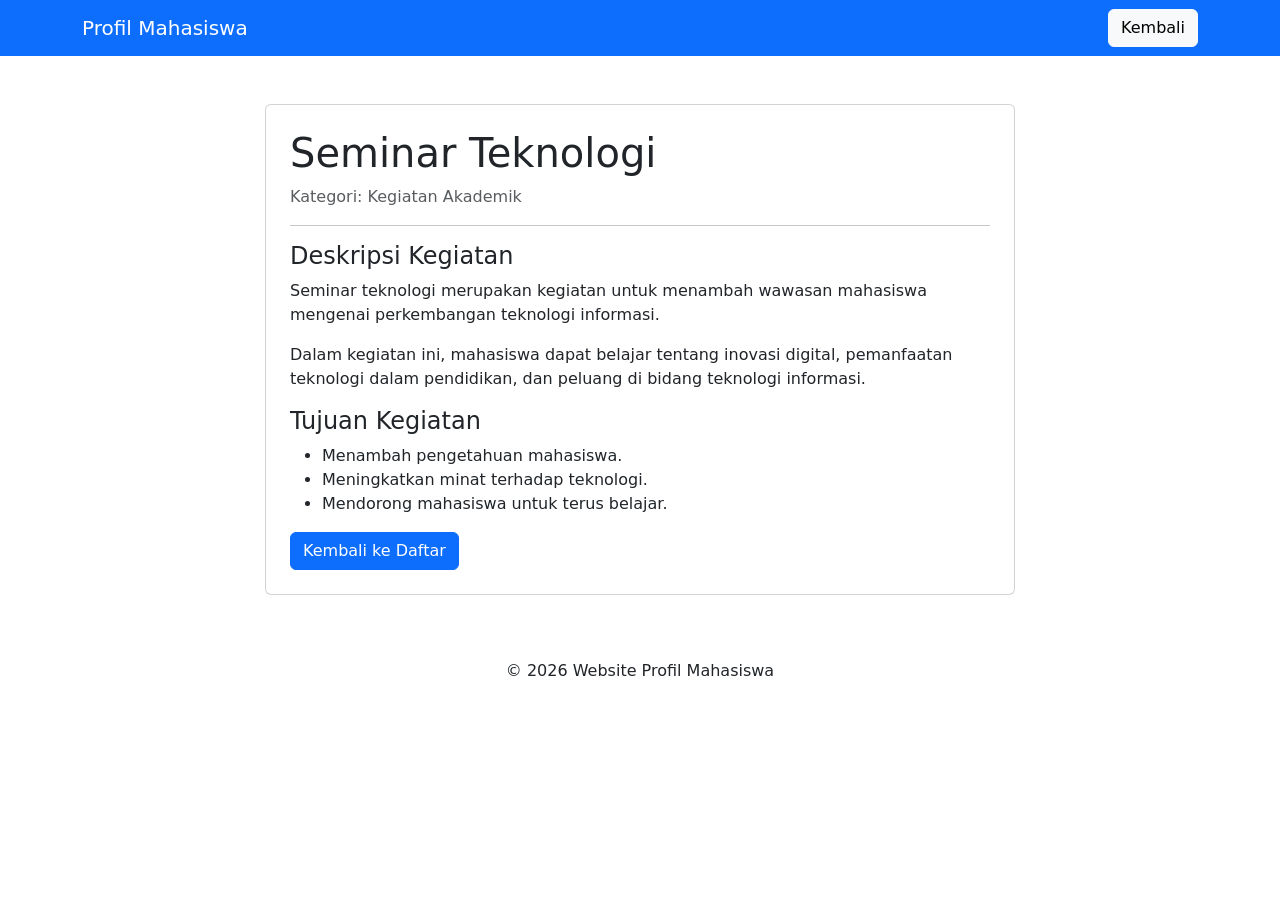
==== detail.html @ 7f075333 "Add files via upload" ====
<!DOCTYPE html>
<html lang="id">
<head>
    <meta charset="UTF-8">
    <meta name="viewport" content="width=device-width, initial-scale=1">
    <title>Detail Kegiatan</title>
    <link href="https://cdn.jsdelivr.net/npm/bootstrap@5.3.3/dist/css/bootstrap.min.css" rel="stylesheet">
    <link rel="stylesheet" href="style.css">
</head>
<body>
<nav class="navbar navbar-dark bg-primary">
    <div class="container">
        <a class="navbar-brand" href="index.html">Profil Mahasiswa</a>
        <a class="btn btn-light" href="daftar.html">Kembali</a>
    </div>
</nav>

<main class="container py-5">
    <article class="card mx-auto" style="max-width: 750px;">
        <div class="card-body p-4">
            <h1>Seminar Teknologi</h1>
            <p class="text-muted">Kategori: Kegiatan Akademik</p>
            <hr>
            <h4>Deskripsi Kegiatan</h4>
            <p>Seminar teknologi merupakan kegiatan untuk menambah wawasan mahasiswa mengenai perkembangan teknologi informasi.</p>
            <p>Dalam kegiatan ini, mahasiswa dapat belajar tentang inovasi digital, pemanfaatan teknologi dalam pendidikan, dan peluang di bidang teknologi informasi.</p>
            <h4>Tujuan Kegiatan</h4>
            <ul>
                <li>Menambah pengetahuan mahasiswa.</li>
                <li>Meningkatkan minat terhadap teknologi.</li>
                <li>Mendorong mahasiswa untuk terus belajar.</li>
            </ul>
            <a href="daftar.html" class="btn btn-primary">Kembali ke Daftar</a>
        </div>
    </article>
</main>

<footer class="text-center p-3">
    <p>&copy; 2026 Website Profil Mahasiswa</p>
</footer>
</body>
</html>
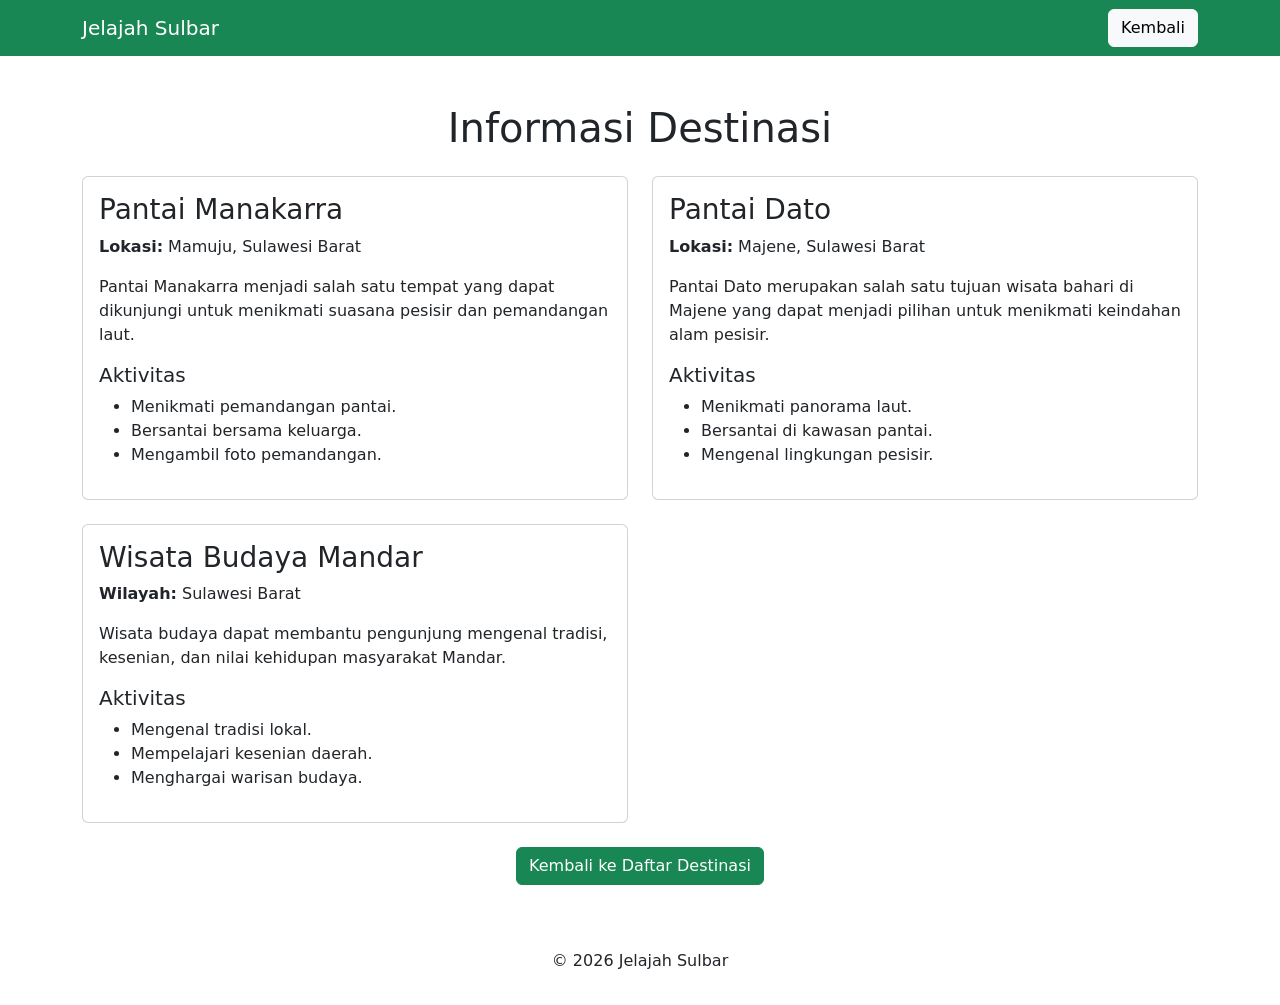
==== commit 447b2eaf: "Add files via upload" ====
--- a/detail.html
+++ b/detail.html
@@ -4,40 +4,79 @@
 <head>
     <meta charset="UTF-8">
     <meta name="viewport" content="width=device-width, initial-scale=1">
-    <title>Detail Kegiatan</title>
+    <title>Detail Destinasi Wisata</title>
     <link href="https://cdn.jsdelivr.net/npm/bootstrap@5.3.3/dist/css/bootstrap.min.css" rel="stylesheet">
     <link rel="stylesheet" href="style.css">
 </head>
 <body>
-<nav class="navbar navbar-dark bg-primary">
+
+<nav class="navbar navbar-dark bg-success">
     <div class="container">
-        <a class="navbar-brand" href="index.html">Profil Mahasiswa</a>
-        <a class="btn btn-light" href="daftar.html">Kembali</a>
+        <a class="navbar-brand" href="index.html">Jelajah Sulbar</a>
+        <a class="btn btn-light" href="wisata.html">Kembali</a>
     </div>
 </nav>
 
 <main class="container py-5">
-    <article class="card mx-auto" style="max-width: 750px;">
-        <div class="card-body p-4">
-            <h1>Seminar Teknologi</h1>
-            <p class="text-muted">Kategori: Kegiatan Akademik</p>
-            <hr>
-            <h4>Deskripsi Kegiatan</h4>
-            <p>Seminar teknologi merupakan kegiatan untuk menambah wawasan mahasiswa mengenai perkembangan teknologi informasi.</p>
-            <p>Dalam kegiatan ini, mahasiswa dapat belajar tentang inovasi digital, pemanfaatan teknologi dalam pendidikan, dan peluang di bidang teknologi informasi.</p>
-            <h4>Tujuan Kegiatan</h4>
-            <ul>
-                <li>Menambah pengetahuan mahasiswa.</li>
-                <li>Meningkatkan minat terhadap teknologi.</li>
-                <li>Mendorong mahasiswa untuk terus belajar.</li>
-            </ul>
-            <a href="daftar.html" class="btn btn-primary">Kembali ke Daftar</a>
+    <h1 class="text-center mb-4">Informasi Destinasi</h1>
+
+    <div class="row g-4">
+        <div class="col-md-6">
+            <article class="card h-100">
+                <div class="card-body">
+                    <h3>Pantai Manakarra</h3>
+                    <p><strong>Lokasi:</strong> Mamuju, Sulawesi Barat</p>
+                    <p>Pantai Manakarra menjadi salah satu tempat yang dapat dikunjungi untuk menikmati suasana pesisir dan pemandangan laut.</p>
+                    <h5>Aktivitas</h5>
+                    <ul>
+                        <li>Menikmati pemandangan pantai.</li>
+                        <li>Bersantai bersama keluarga.</li>
+                        <li>Mengambil foto pemandangan.</li>
+                    </ul>
+                </div>
+            </article>
         </div>
-    </article>
+
+        <div class="col-md-6">
+            <article class="card h-100">
+                <div class="card-body">
+                    <h3>Pantai Dato</h3>
+                    <p><strong>Lokasi:</strong> Majene, Sulawesi Barat</p>
+                    <p>Pantai Dato merupakan salah satu tujuan wisata bahari di Majene yang dapat menjadi pilihan untuk menikmati keindahan alam pesisir.</p>
+                    <h5>Aktivitas</h5>
+                    <ul>
+                        <li>Menikmati panorama laut.</li>
+                        <li>Bersantai di kawasan pantai.</li>
+                        <li>Mengenal lingkungan pesisir.</li>
+                    </ul>
+                </div>
+            </article>
+        </div>
+
+        <div class="col-md-6">
+            <article class="card h-100">
+                <div class="card-body">
+                    <h3>Wisata Budaya Mandar</h3>
+                    <p><strong>Wilayah:</strong> Sulawesi Barat</p>
+                    <p>Wisata budaya dapat membantu pengunjung mengenal tradisi, kesenian, dan nilai kehidupan masyarakat Mandar.</p>
+                    <h5>Aktivitas</h5>
+                    <ul>
+                        <li>Mengenal tradisi lokal.</li>
+                        <li>Mempelajari kesenian daerah.</li>
+                        <li>Menghargai warisan budaya.</li>
+                    </ul>
+                </div>
+            </article>
+        </div>
+    </div>
+
+    <div class="text-center mt-4">
+        <a href="wisata.html" class="btn btn-success">Kembali ke Daftar Destinasi</a>
+    </div>
 </main>
 
 <footer class="text-center p-3">
-    <p>&copy; 2026 Website Profil Mahasiswa</p>
+    <p>&copy; 2026 Jelajah Sulbar</p>
 </footer>
 </body>
 </html>
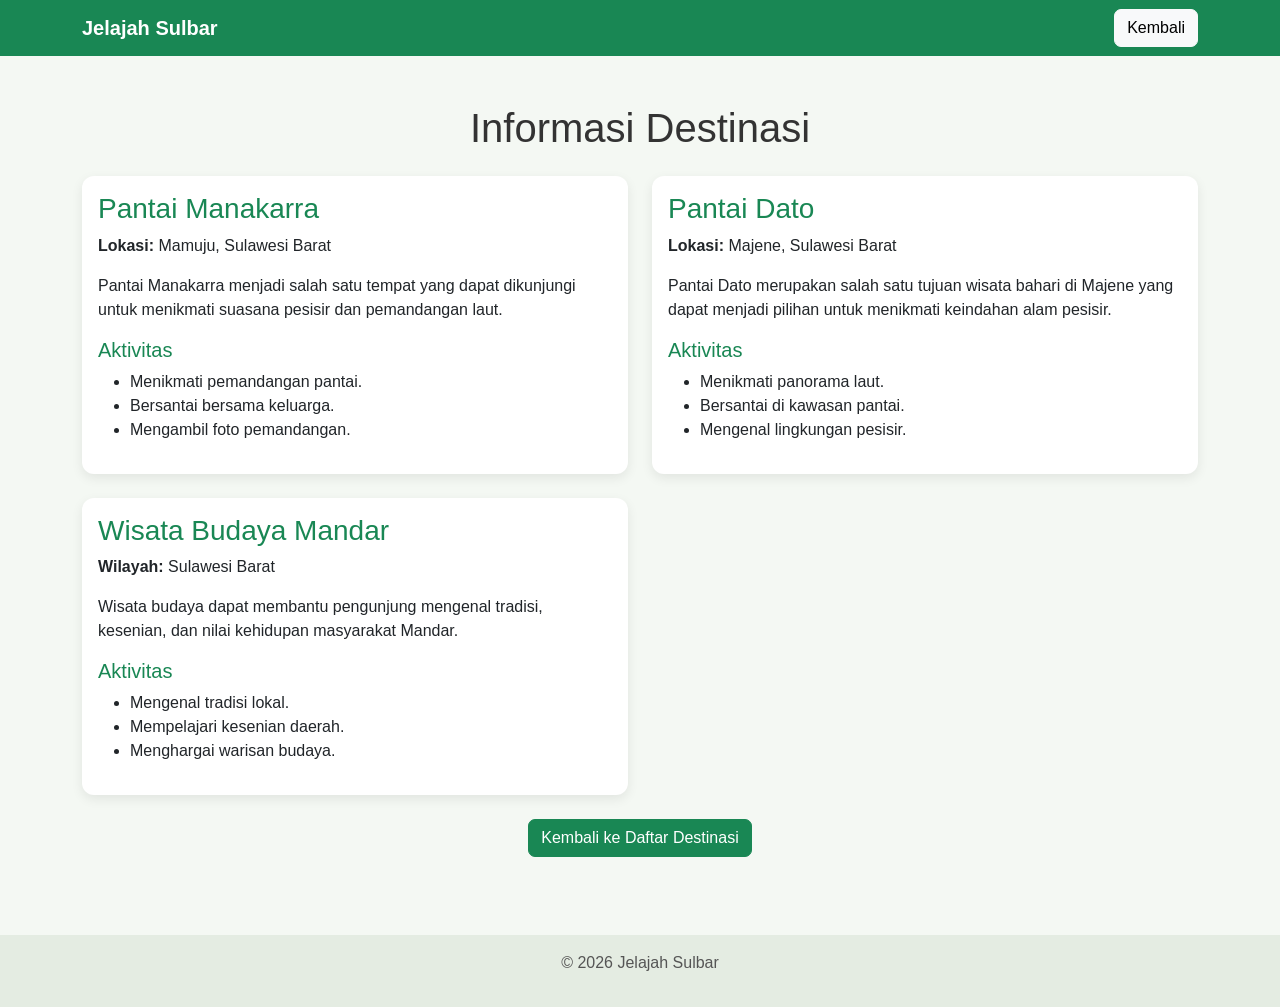
==== commit db15fc20: "Add files via upload" ====
--- a/detail.html
+++ b/detail.html
@@ -1,82 +1,82 @@
-
-<!DOCTYPE html>
-<html lang="id">
-<head>
-    <meta charset="UTF-8">
-    <meta name="viewport" content="width=device-width, initial-scale=1">
-    <title>Detail Destinasi Wisata</title>
-    <link href="https://cdn.jsdelivr.net/npm/bootstrap@5.3.3/dist/css/bootstrap.min.css" rel="stylesheet">
-    <link rel="stylesheet" href="style.css">
-</head>
-<body>
-
-<nav class="navbar navbar-dark bg-success">
-    <div class="container">
-        <a class="navbar-brand" href="index.html">Jelajah Sulbar</a>
-        <a class="btn btn-light" href="wisata.html">Kembali</a>
-    </div>
-</nav>
-
-<main class="container py-5">
-    <h1 class="text-center mb-4">Informasi Destinasi</h1>
-
-    <div class="row g-4">
-        <div class="col-md-6">
-            <article class="card h-100">
-                <div class="card-body">
-                    <h3>Pantai Manakarra</h3>
-                    <p><strong>Lokasi:</strong> Mamuju, Sulawesi Barat</p>
-                    <p>Pantai Manakarra menjadi salah satu tempat yang dapat dikunjungi untuk menikmati suasana pesisir dan pemandangan laut.</p>
-                    <h5>Aktivitas</h5>
-                    <ul>
-                        <li>Menikmati pemandangan pantai.</li>
-                        <li>Bersantai bersama keluarga.</li>
-                        <li>Mengambil foto pemandangan.</li>
-                    </ul>
-                </div>
-            </article>
-        </div>
-
-        <div class="col-md-6">
-            <article class="card h-100">
-                <div class="card-body">
-                    <h3>Pantai Dato</h3>
-                    <p><strong>Lokasi:</strong> Majene, Sulawesi Barat</p>
-                    <p>Pantai Dato merupakan salah satu tujuan wisata bahari di Majene yang dapat menjadi pilihan untuk menikmati keindahan alam pesisir.</p>
-                    <h5>Aktivitas</h5>
-                    <ul>
-                        <li>Menikmati panorama laut.</li>
-                        <li>Bersantai di kawasan pantai.</li>
-                        <li>Mengenal lingkungan pesisir.</li>
-                    </ul>
-                </div>
-            </article>
-        </div>
-
-        <div class="col-md-6">
-            <article class="card h-100">
-                <div class="card-body">
-                    <h3>Wisata Budaya Mandar</h3>
-                    <p><strong>Wilayah:</strong> Sulawesi Barat</p>
-                    <p>Wisata budaya dapat membantu pengunjung mengenal tradisi, kesenian, dan nilai kehidupan masyarakat Mandar.</p>
-                    <h5>Aktivitas</h5>
-                    <ul>
-                        <li>Mengenal tradisi lokal.</li>
-                        <li>Mempelajari kesenian daerah.</li>
-                        <li>Menghargai warisan budaya.</li>
-                    </ul>
-                </div>
-            </article>
-        </div>
-    </div>
-
-    <div class="text-center mt-4">
-        <a href="wisata.html" class="btn btn-success">Kembali ke Daftar Destinasi</a>
-    </div>
-</main>
-
-<footer class="text-center p-3">
-    <p>&copy; 2026 Jelajah Sulbar</p>
-</footer>
-</body>
-</html>
+
+<!DOCTYPE html>
+<html lang="id">
+<head>
+    <meta charset="UTF-8">
+    <meta name="viewport" content="width=device-width, initial-scale=1">
+    <title>Detail Destinasi Wisata</title>
+    <link href="https://cdn.jsdelivr.net/npm/bootstrap@5.3.3/dist/css/bootstrap.min.css" rel="stylesheet">
+    <link rel="stylesheet" href="style.css">
+</head>
+<body>
+
+<nav class="navbar navbar-dark bg-success">
+    <div class="container">
+        <a class="navbar-brand" href="index.html">Jelajah Sulbar</a>
+        <a class="btn btn-light" href="wisata.html">Kembali</a>
+    </div>
+</nav>
+
+<main class="container py-5">
+    <h1 class="text-center mb-4">Informasi Destinasi</h1>
+
+    <div class="row g-4">
+        <div class="col-md-6">
+            <article class="card h-100">
+                <div class="card-body">
+                    <h3>Pantai Manakarra</h3>
+                    <p><strong>Lokasi:</strong> Mamuju, Sulawesi Barat</p>
+                    <p>Pantai Manakarra menjadi salah satu tempat yang dapat dikunjungi untuk menikmati suasana pesisir dan pemandangan laut.</p>
+                    <h5>Aktivitas</h5>
+                    <ul>
+                        <li>Menikmati pemandangan pantai.</li>
+                        <li>Bersantai bersama keluarga.</li>
+                        <li>Mengambil foto pemandangan.</li>
+                    </ul>
+                </div>
+            </article>
+        </div>
+
+        <div class="col-md-6">
+            <article class="card h-100">
+                <div class="card-body">
+                    <h3>Pantai Dato</h3>
+                    <p><strong>Lokasi:</strong> Majene, Sulawesi Barat</p>
+                    <p>Pantai Dato merupakan salah satu tujuan wisata bahari di Majene yang dapat menjadi pilihan untuk menikmati keindahan alam pesisir.</p>
+                    <h5>Aktivitas</h5>
+                    <ul>
+                        <li>Menikmati panorama laut.</li>
+                        <li>Bersantai di kawasan pantai.</li>
+                        <li>Mengenal lingkungan pesisir.</li>
+                    </ul>
+                </div>
+            </article>
+        </div>
+
+        <div class="col-md-6">
+            <article class="card h-100">
+                <div class="card-body">
+                    <h3>Wisata Budaya Mandar</h3>
+                    <p><strong>Wilayah:</strong> Sulawesi Barat</p>
+                    <p>Wisata budaya dapat membantu pengunjung mengenal tradisi, kesenian, dan nilai kehidupan masyarakat Mandar.</p>
+                    <h5>Aktivitas</h5>
+                    <ul>
+                        <li>Mengenal tradisi lokal.</li>
+                        <li>Mempelajari kesenian daerah.</li>
+                        <li>Menghargai warisan budaya.</li>
+                    </ul>
+                </div>
+            </article>
+        </div>
+    </div>
+
+    <div class="text-center mt-4">
+        <a href="wisata.html" class="btn btn-success">Kembali ke Daftar Destinasi</a>
+    </div>
+</main>
+
+<footer class="text-center p-3">
+    <p>&copy; 2026 Jelajah Sulbar</p>
+</footer>
+</body>
+</html>
--- a/style.css
+++ b/style.css
@@ -0,0 +1,77 @@
+
+body {
+    background-color: #f4f8f3;
+    font-family: Arial, sans-serif;
+    color: #333;
+}
+
+.navbar-brand {
+    font-weight: bold;
+}
+
+.hero {
+    background: linear-gradient(135deg, #dcefdc, #f4f8f3);
+    padding: 90px 20px;
+}
+
+.hero h1 {
+    color: #146c43;
+    font-size: 38px;
+    font-weight: bold;
+}
+
+.hero p {
+    font-size: 18px;
+    margin: 20px 0;
+}
+
+.card {
+    border: none;
+    border-radius: 12px;
+    box-shadow: 0 4px 12px rgba(0, 0, 0, 0.08);
+}
+
+.card h5,
+.card h3 {
+    color: #198754;
+}
+
+.login-card {
+    max-width: 450px;
+}
+
+footer {
+    margin-top: 30px;
+    background-color: #e4ece2;
+    color: #555;
+}
+
+.btn {
+    border-radius: 7px;
+}
+
+@media (max-width: 576px) {
+    .hero {
+        padding: 55px 15px;
+    }
+
+    .hero h1 {
+        font-size: 28px;
+    }
+
+    .hero p {
+        font-size: 16px;
+    }
+}
+
+
+/* Pesan validasi pada halaman login */
+.login-card small {
+    display: block;
+    min-height: 1.25rem;
+    margin-top: 4px;
+}
+
+.login-card .alert {
+    margin-top: 12px;
+}
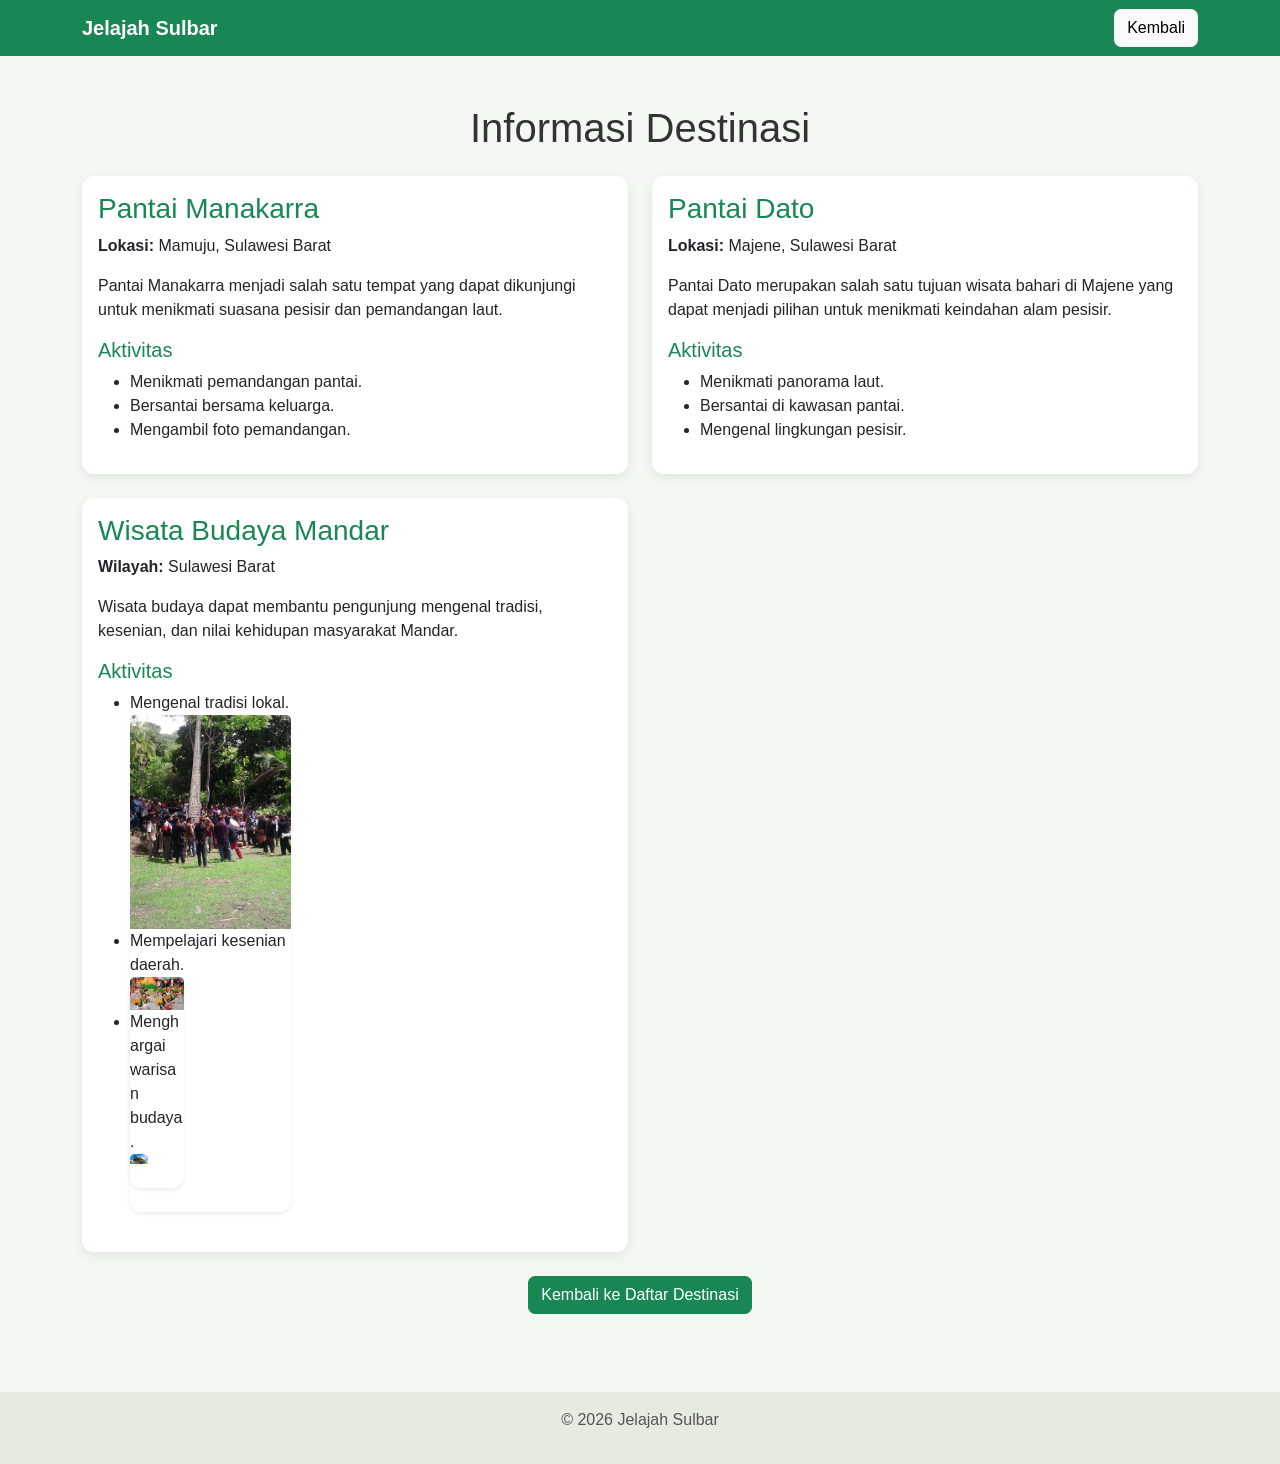
==== commit 8619788f: "Add files via upload" ====
--- a/detail.html
+++ b/detail.html
@@ -1,82 +1,104 @@
-
-<!DOCTYPE html>
-<html lang="id">
-<head>
-    <meta charset="UTF-8">
-    <meta name="viewport" content="width=device-width, initial-scale=1">
-    <title>Detail Destinasi Wisata</title>
-    <link href="https://cdn.jsdelivr.net/npm/bootstrap@5.3.3/dist/css/bootstrap.min.css" rel="stylesheet">
-    <link rel="stylesheet" href="style.css">
-</head>
-<body>
-
-<nav class="navbar navbar-dark bg-success">
-    <div class="container">
-        <a class="navbar-brand" href="index.html">Jelajah Sulbar</a>
-        <a class="btn btn-light" href="wisata.html">Kembali</a>
-    </div>
-</nav>
-
-<main class="container py-5">
-    <h1 class="text-center mb-4">Informasi Destinasi</h1>
-
-    <div class="row g-4">
-        <div class="col-md-6">
-            <article class="card h-100">
-                <div class="card-body">
-                    <h3>Pantai Manakarra</h3>
-                    <p><strong>Lokasi:</strong> Mamuju, Sulawesi Barat</p>
-                    <p>Pantai Manakarra menjadi salah satu tempat yang dapat dikunjungi untuk menikmati suasana pesisir dan pemandangan laut.</p>
-                    <h5>Aktivitas</h5>
-                    <ul>
-                        <li>Menikmati pemandangan pantai.</li>
-                        <li>Bersantai bersama keluarga.</li>
-                        <li>Mengambil foto pemandangan.</li>
-                    </ul>
-                </div>
-            </article>
-        </div>
-
-        <div class="col-md-6">
-            <article class="card h-100">
-                <div class="card-body">
-                    <h3>Pantai Dato</h3>
-                    <p><strong>Lokasi:</strong> Majene, Sulawesi Barat</p>
-                    <p>Pantai Dato merupakan salah satu tujuan wisata bahari di Majene yang dapat menjadi pilihan untuk menikmati keindahan alam pesisir.</p>
-                    <h5>Aktivitas</h5>
-                    <ul>
-                        <li>Menikmati panorama laut.</li>
-                        <li>Bersantai di kawasan pantai.</li>
-                        <li>Mengenal lingkungan pesisir.</li>
-                    </ul>
-                </div>
-            </article>
-        </div>
-
-        <div class="col-md-6">
-            <article class="card h-100">
-                <div class="card-body">
-                    <h3>Wisata Budaya Mandar</h3>
-                    <p><strong>Wilayah:</strong> Sulawesi Barat</p>
-                    <p>Wisata budaya dapat membantu pengunjung mengenal tradisi, kesenian, dan nilai kehidupan masyarakat Mandar.</p>
-                    <h5>Aktivitas</h5>
-                    <ul>
-                        <li>Mengenal tradisi lokal.</li>
-                        <li>Mempelajari kesenian daerah.</li>
-                        <li>Menghargai warisan budaya.</li>
-                    </ul>
-                </div>
-            </article>
-        </div>
-    </div>
-
-    <div class="text-center mt-4">
-        <a href="wisata.html" class="btn btn-success">Kembali ke Daftar Destinasi</a>
-    </div>
-</main>
-
-<footer class="text-center p-3">
-    <p>&copy; 2026 Jelajah Sulbar</p>
-</footer>
-</body>
-</html>
+
+<!DOCTYPE html>
+<html lang="id">
+<head>
+    <meta charset="UTF-8">
+    <meta name="viewport" content="width=device-width, initial-scale=1">
+    <title>Detail Destinasi Wisata</title>
+    <link href="https://cdn.jsdelivr.net/npm/bootstrap@5.3.3/dist/css/bootstrap.min.css" rel="stylesheet">
+    <link rel="stylesheet" href="style.css">
+</head>
+<body>
+
+<nav class="navbar navbar-dark bg-success">
+    <div class="container">
+        <a class="navbar-brand" href="index.html">Jelajah Sulbar</a>
+        <a class="btn btn-light" href="wisata.html">Kembali</a>
+    </div>
+</nav>
+
+<main class="container py-5">
+    <h1 class="text-center mb-4">Informasi Destinasi</h1>
+
+    <div class="row g-4">
+        <div class="col-md-6">
+            <article class="card h-100">
+                <div class="card-body">
+                    <h3>Pantai Manakarra</h3>
+                    <p><strong>Lokasi:</strong> Mamuju, Sulawesi Barat</p>
+                    <p>Pantai Manakarra menjadi salah satu tempat yang dapat dikunjungi untuk menikmati suasana pesisir dan pemandangan laut.</p>
+                    <h5>Aktivitas</h5>
+                    <ul>
+                        <li>Menikmati pemandangan pantai.</li>
+                        <li>Bersantai bersama keluarga.</li>
+                        <li>Mengambil foto pemandangan.</li>
+                    </ul>
+                </div>
+            </article>
+        </div>
+
+        <div class="col-md-6">
+            <article class="card h-100">
+                <div class="card-body">
+                    <h3>Pantai Dato</h3>
+                    <p><strong>Lokasi:</strong> Majene, Sulawesi Barat</p>
+                    <p>Pantai Dato merupakan salah satu tujuan wisata bahari di Majene yang dapat menjadi pilihan untuk menikmati keindahan alam pesisir.</p>
+                    <h5>Aktivitas</h5>
+                    <ul>
+                        <li>Menikmati panorama laut.</li>
+                        <li>Bersantai di kawasan pantai.</li>
+                        <li>Mengenal lingkungan pesisir.</li>
+                    </ul>
+                </div>
+            </article>
+        </div>
+
+        <div class="col-md-6">
+            <article class="card h-100">
+                <div class="card-body">
+                    <h3>Wisata Budaya Mandar</h3>
+                    <p><strong>Wilayah:</strong> Sulawesi Barat</p>
+                    <p>Wisata budaya dapat membantu pengunjung mengenal tradisi, kesenian, dan nilai kehidupan masyarakat Mandar.</p>
+                    <h5>Aktivitas</h5>
+                    <ul>
+                        <li>Mengenal tradisi lokal.</li>
+                    
+<!-- Wisata Budaya Mandar -->
+<div class="col-md-4 mb-4">
+    <div class="card h-100 shadow-sm">
+        <img src="foto.jpg/foto.jpg4.jpeg"
+             class="card-img-top"
+             alt="Wisata Budaya Mandar">
+
+                        <li>Mempelajari kesenian daerah.</li>
+                        
+<!-- Wisata Budaya Mandar -->
+<div class="col-md-4 mb-4">
+    <div class="card h-100 shadow-sm">
+        <img src="foto.jpg/foto.jpg6.jpeg"
+             class="card-img-top"
+             alt="Wisata Budaya Mandar">
+
+                        <li>Menghargai warisan budaya.</li>
+<div class="col-md-4 mb-4">
+    <div class="card h-100 shadow-sm">
+        <img src="foto.jpg/foto.jpg5.jpeg"
+             class="card-img-top"
+             alt="Wisata Budaya Mandar">
+
+                    </ul>
+                </div>
+            </article>
+        </div>
+    </div>
+
+    <div class="text-center mt-4">
+        <a href="wisata.html" class="btn btn-success">Kembali ke Daftar Destinasi</a>
+    </div>
+</main>
+
+<footer class="text-center p-3">
+    <p>&copy; 2026 Jelajah Sulbar</p>
+</footer>
+</body>
+</html>
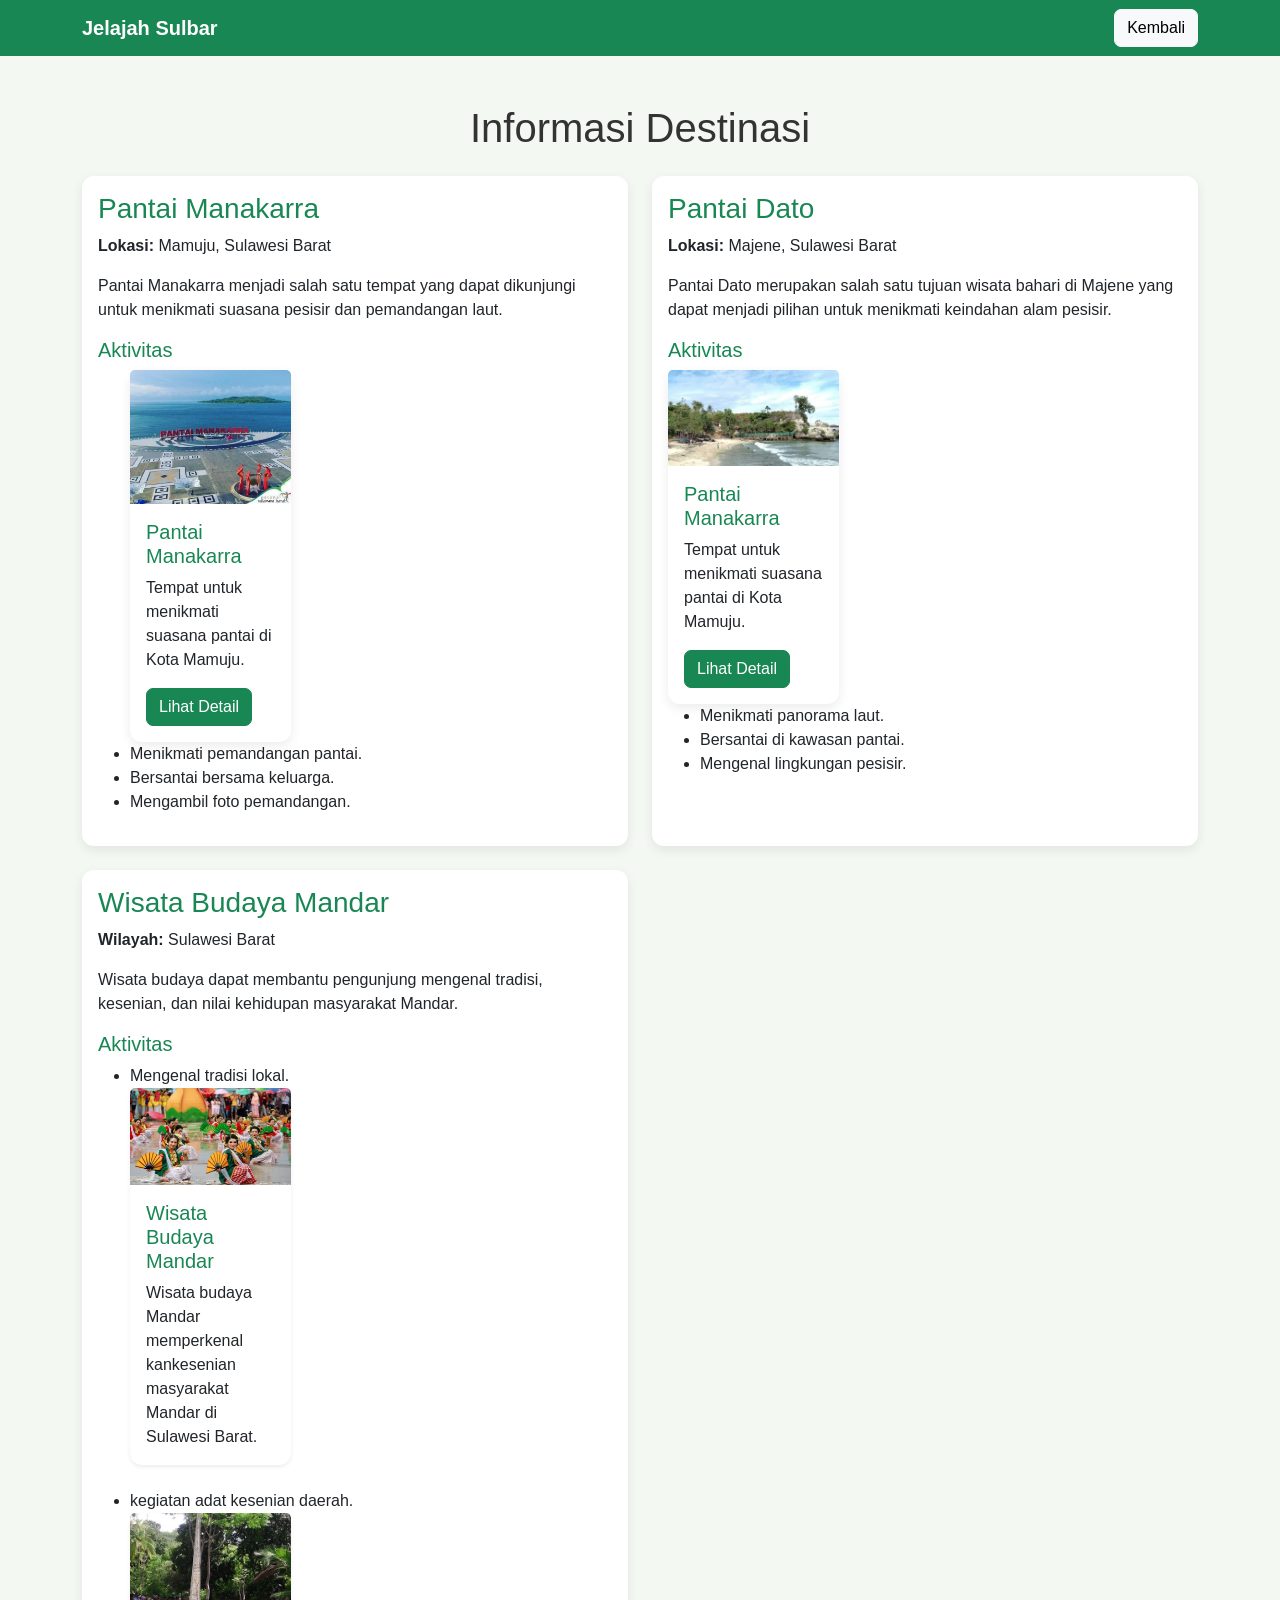
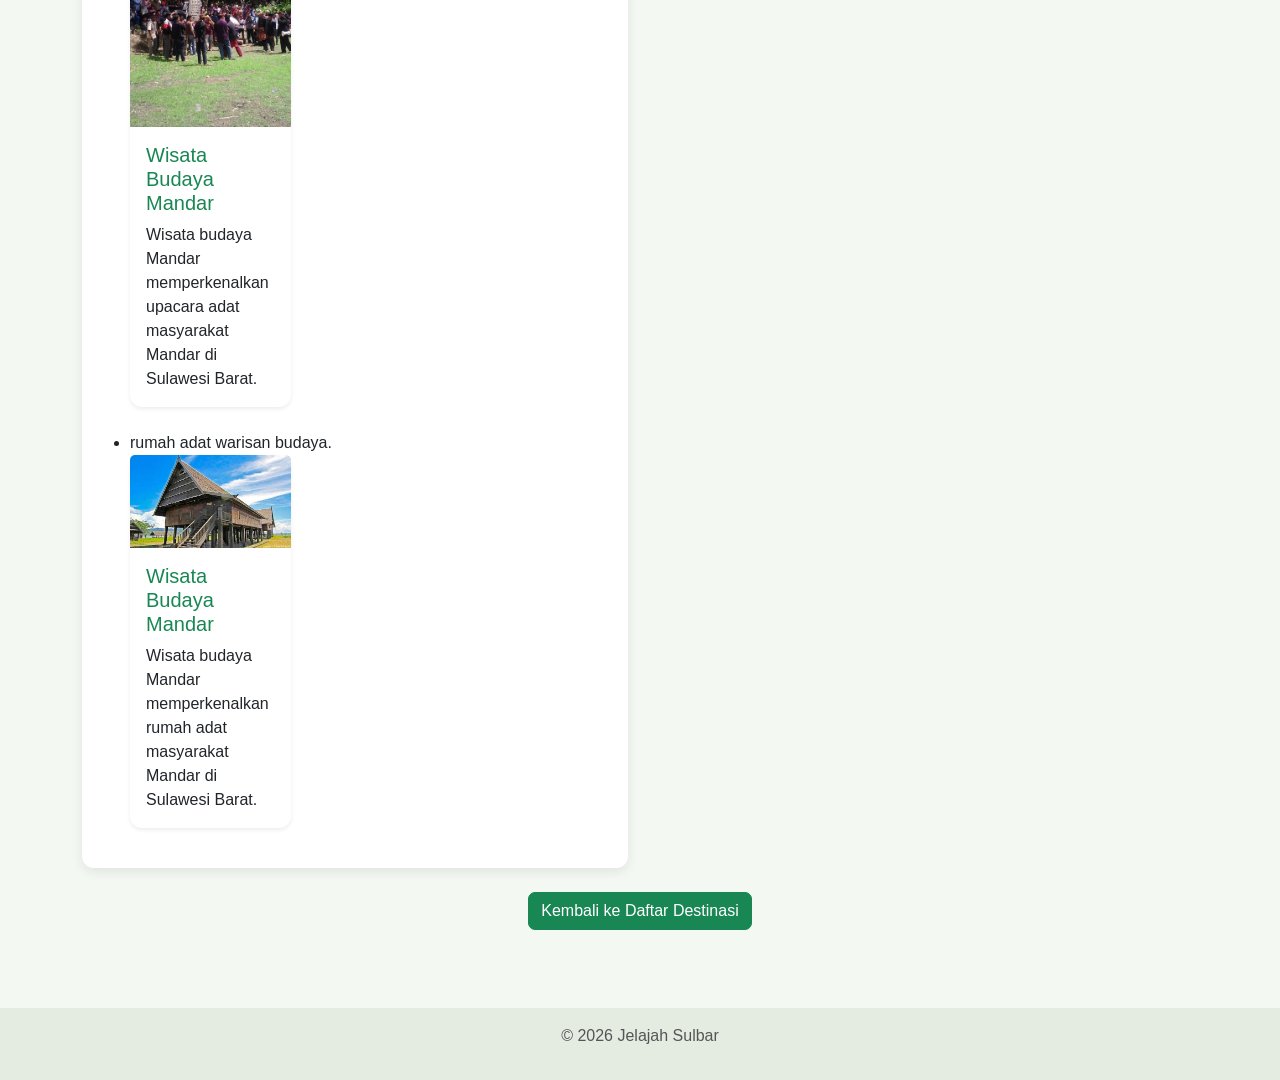
==== commit e5ae6dea: "Add files via upload" ====
--- a/detail.html
+++ b/detail.html
@@ -1,104 +1,167 @@
-
-<!DOCTYPE html>
-<html lang="id">
-<head>
-    <meta charset="UTF-8">
-    <meta name="viewport" content="width=device-width, initial-scale=1">
-    <title>Detail Destinasi Wisata</title>
-    <link href="https://cdn.jsdelivr.net/npm/bootstrap@5.3.3/dist/css/bootstrap.min.css" rel="stylesheet">
-    <link rel="stylesheet" href="style.css">
-</head>
-<body>
-
-<nav class="navbar navbar-dark bg-success">
-    <div class="container">
-        <a class="navbar-brand" href="index.html">Jelajah Sulbar</a>
-        <a class="btn btn-light" href="wisata.html">Kembali</a>
-    </div>
-</nav>
-
-<main class="container py-5">
-    <h1 class="text-center mb-4">Informasi Destinasi</h1>
-
-    <div class="row g-4">
-        <div class="col-md-6">
-            <article class="card h-100">
-                <div class="card-body">
-                    <h3>Pantai Manakarra</h3>
-                    <p><strong>Lokasi:</strong> Mamuju, Sulawesi Barat</p>
-                    <p>Pantai Manakarra menjadi salah satu tempat yang dapat dikunjungi untuk menikmati suasana pesisir dan pemandangan laut.</p>
-                    <h5>Aktivitas</h5>
-                    <ul>
-                        <li>Menikmati pemandangan pantai.</li>
-                        <li>Bersantai bersama keluarga.</li>
-                        <li>Mengambil foto pemandangan.</li>
-                    </ul>
-                </div>
-            </article>
-        </div>
-
-        <div class="col-md-6">
-            <article class="card h-100">
-                <div class="card-body">
-                    <h3>Pantai Dato</h3>
-                    <p><strong>Lokasi:</strong> Majene, Sulawesi Barat</p>
-                    <p>Pantai Dato merupakan salah satu tujuan wisata bahari di Majene yang dapat menjadi pilihan untuk menikmati keindahan alam pesisir.</p>
-                    <h5>Aktivitas</h5>
-                    <ul>
-                        <li>Menikmati panorama laut.</li>
-                        <li>Bersantai di kawasan pantai.</li>
-                        <li>Mengenal lingkungan pesisir.</li>
-                    </ul>
-                </div>
-            </article>
-        </div>
-
-        <div class="col-md-6">
-            <article class="card h-100">
-                <div class="card-body">
-                    <h3>Wisata Budaya Mandar</h3>
-                    <p><strong>Wilayah:</strong> Sulawesi Barat</p>
-                    <p>Wisata budaya dapat membantu pengunjung mengenal tradisi, kesenian, dan nilai kehidupan masyarakat Mandar.</p>
-                    <h5>Aktivitas</h5>
-                    <ul>
-                        <li>Mengenal tradisi lokal.</li>
-                    
-<!-- Wisata Budaya Mandar -->
-<div class="col-md-4 mb-4">
-    <div class="card h-100 shadow-sm">
-        <img src="foto.jpg/foto.jpg4.jpeg"
-             class="card-img-top"
-             alt="Wisata Budaya Mandar">
-
-                        <li>Mempelajari kesenian daerah.</li>
-                        
-<!-- Wisata Budaya Mandar -->
-<div class="col-md-4 mb-4">
-    <div class="card h-100 shadow-sm">
-        <img src="foto.jpg/foto.jpg6.jpeg"
-             class="card-img-top"
-             alt="Wisata Budaya Mandar">
-
-                        <li>Menghargai warisan budaya.</li>
-<div class="col-md-4 mb-4">
-    <div class="card h-100 shadow-sm">
-        <img src="foto.jpg/foto.jpg5.jpeg"
-             class="card-img-top"
-             alt="Wisata Budaya Mandar">
-
-                    </ul>
-                </div>
-            </article>
-        </div>
-    </div>
-
-    <div class="text-center mt-4">
-        <a href="wisata.html" class="btn btn-success">Kembali ke Daftar Destinasi</a>
-    </div>
-</main>
-
-<footer class="text-center p-3">
-    <p>&copy; 2026 Jelajah Sulbar</p>
-</footer>
-</body>
-</html>
+
+<!DOCTYPE html>
+<html lang="id">
+<head>
+    <meta charset="UTF-8">
+    <meta name="viewport" content="width=device-width, initial-scale=1">
+    <title>Detail Destinasi Wisata</title>
+    <link href="https://cdn.jsdelivr.net/npm/bootstrap@5.3.3/dist/css/bootstrap.min.css" rel="stylesheet">
+    <link rel="stylesheet" href="style.css">
+</head>
+<body>
+
+<nav class="navbar navbar-dark bg-success">
+    <div class="container">
+        <a class="navbar-brand" href="index.html">Jelajah Sulbar</a>
+        <a class="btn btn-light" href="wisata.html">Kembali</a>
+    </div>
+</nav>
+
+<main class="container py-5">
+    <h1 class="text-center mb-4">Informasi Destinasi</h1>
+
+    <div class="row g-4">
+        <div class="col-md-6">
+            <article class="card h-100">
+                <div class="card-body">
+                    <h3>Pantai Manakarra</h3>
+                    <p><strong>Lokasi:</strong> Mamuju, Sulawesi Barat</p>
+                    <p>Pantai Manakarra menjadi salah satu tempat yang dapat dikunjungi untuk menikmati suasana pesisir dan pemandangan laut.</p>
+                    <h5>Aktivitas</h5>
+                    <ul>
+                        
+<div class="col-md-4">
+    <div class="card h-100">
+        <img src="foto/foto.jpg1.jpeg"
+             class="card-img-top"
+             alt="Pantai Manakarra">
+
+        <div class="card-body">
+            <h5>Pantai Manakarra</h5>
+            <p>Tempat untuk menikmati suasana pantai di Kota Mamuju.</p>
+            <a href="detail.html" class="btn btn-success">
+                Lihat Detail
+            </a>
+        </div>
+    </div>
+</div>
+
+                        <li>Menikmati pemandangan pantai.</li>
+                        <li>Bersantai bersama keluarga.</li>
+                        <li>Mengambil foto pemandangan.</li>
+                    </ul>
+                </div>
+            </article>
+        </div>
+
+        <div class="col-md-6">
+            <article class="card h-100">
+                <div class="card-body">
+                    <h3>Pantai Dato</h3>
+                    <p><strong>Lokasi:</strong> Majene, Sulawesi Barat</p>
+                    <p>Pantai Dato merupakan salah satu tujuan wisata bahari di Majene yang dapat menjadi pilihan untuk menikmati keindahan alam pesisir.</p>
+                    <h5>Aktivitas</h5>
+                    
+<div class="col-md-4">
+    <div class="card h-100">
+        <img src="foto/foto.jpg2.jpeg"
+             class="card-img-top"
+             alt="Pantai Manakarra">
+
+        <div class="card-body">
+            <h5>Pantai Manakarra</h5>
+            <p>Tempat untuk menikmati suasana pantai di Kota Mamuju.</p>
+            <a href="detail.html" class="btn btn-success">
+                Lihat Detail
+            </a>
+        </div>
+    </div>
+</div>
+
+                    <ul>
+                        <li>Menikmati panorama laut.</li>
+                        <li>Bersantai di kawasan pantai.</li>
+                        <li>Mengenal lingkungan pesisir.</li>
+                    </ul>
+                </div>
+            </article>
+        </div>
+
+        <div class="col-md-6">
+            <article class="card h-100">
+                <div class="card-body">
+                    <h3>Wisata Budaya Mandar</h3>
+                    <p><strong>Wilayah:</strong> Sulawesi Barat</p>
+                    <p>Wisata budaya dapat membantu pengunjung mengenal tradisi, kesenian, dan nilai kehidupan masyarakat Mandar.</p>
+                    <h5>Aktivitas</h5>
+                    <ul>
+                        <li>Mengenal tradisi lokal.</li>
+                        <!-- Wisata Budaya Mandar -->
+<div class="col-md-4 mb-4">
+    <div class="card h-100 shadow-sm">
+        <img src="foto/foto.jpg6.jpeg"
+             class="card-img-top"
+             alt="Rumah Adat Mandar">
+
+        <div class="card-body">
+            <h5 class="card-title">Wisata Budaya Mandar</h5>
+            <p class="card-text">
+                Wisata budaya Mandar memperkenal kankesenian
+                masyarakat Mandar di Sulawesi Barat.
+            </p>
+        </div>
+    </div>
+</div>
+                  
+                        <li>kegiatan adat kesenian daerah.</li>
+                        <!-- Wisata Budaya Mandar -->
+<div class="col-md-4 mb-4">
+    <div class="card h-100 shadow-sm">
+        <img src="foto/foto.jpg4.jpeg"
+             class="card-img-top"
+             alt="Rumah Adat Mandar">
+
+        <div class="card-body">
+            <h5 class="card-title">Wisata Budaya Mandar</h5>
+            <p class="card-text">
+                Wisata budaya Mandar memperkenalkan
+                upacara adat
+                masyarakat Mandar di Sulawesi Barat.
+            </p>
+        </div>
+    </div>
+</div>
+                        <li>rumah adat warisan budaya.</li>
+                  <!-- Wisata Budaya Mandar -->
+<div class="col-md-4 mb-4">
+    <div class="card h-100 shadow-sm">
+        <img src="foto/foto.jpg5.jpeg"
+             class="card-img-top"
+             alt="Rumah Adat Mandar">
+
+        <div class="card-body">
+            <h5 class="card-title">Wisata Budaya Mandar</h5>
+            <p class="card-text">
+                Wisata budaya Mandar memperkenalkan
+                 rumah adat
+                masyarakat Mandar di Sulawesi Barat.
+            </p>
+        </div>
+    </div>
+</div>
+                    </ul>
+                </div>
+            </article>
+        </div>
+    </div>
+
+    <div class="text-center mt-4">
+        <a href="wisata.html" class="btn btn-success">Kembali ke Daftar Destinasi</a>
+    </div>
+</main>
+
+<footer class="text-center p-3">
+    <p>&copy; 2026 Jelajah Sulbar</p>
+</footer>
+</body>
+</html>
